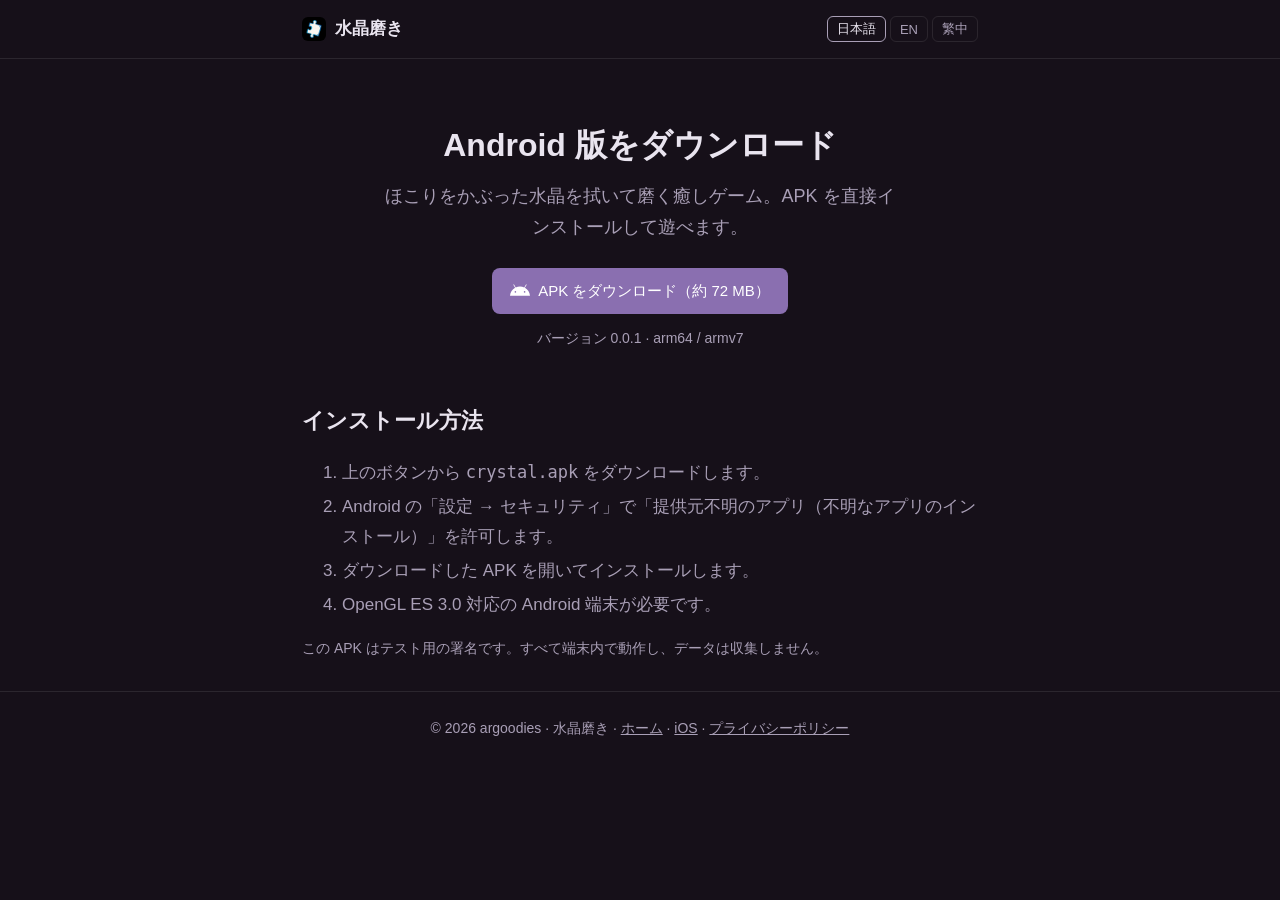
==== android.html @ 5567733d "Pages: make the top-left brand a home link across all pages Co-Authored-By: Claude Opus 4.8 <noreply" ====
<!doctype html>
<html lang="ja" data-lang="ja">
<head>
<meta charset="utf-8">
<meta name="viewport" content="width=device-width,initial-scale=1">
<title>Android ダウンロード · 水晶磨き Crystal Polish 擦水晶</title>
<meta name="description" content="水晶磨き / Crystal Polish / 擦水晶 の Android APK をダウンロード。Download the Android APK. 下載 Android APK。">
<meta property="og:title" content="Android ダウンロード · 水晶磨き / Crystal Polish / 擦水晶">
<meta property="og:type" content="website">
<meta property="og:image" content="https://argoodies.github.io/crystal-puzzle-page/icon.png">
<link rel="icon" href="icon.png">
<link rel="apple-touch-icon" href="icon.png">
<link rel="stylesheet" href="style.css">
</head>
<body>
<header class="site"><div class="wrap bar">
  <a class="brand" href="index.html"><img src="icon.png" alt=""><span class="lang-ja">水晶磨き</span><span class="lang-en">Crystal Polish</span><span class="lang-zh">擦水晶</span></a>
  <span class="langbtns"><button data-lang="ja">日本語</button><button data-lang="en">EN</button><button data-lang="zh">繁中</button></span>
</div></header>

<main class="wrap">
  <section class="hero">
    <h1><span class="lang-ja">Android 版をダウンロード</span><span class="lang-en">Download for Android</span><span class="lang-zh">下載 Android 版</span></h1>
    <p class="tag">
      <span class="lang-ja">ほこりをかぶった水晶を拭いて磨く癒しゲーム。APK を直接インストールして遊べます。</span>
      <span class="lang-en">A relaxing game: wipe the dust off a crystal and polish it. Install the APK directly.</span>
      <span class="lang-zh">擦去灰塵、打磨透亮水晶的癒療遊戲。直接安裝 APK 即可遊玩。</span>
    </p>
    <div class="cta">
      <a class="btn primary" href="https://github.com/argoodies/crystal-puzzle/releases/download/android-v0.0.1/crystal.apk">
        <svg viewBox="0 0 24 24" width="20" height="20" fill="currentColor" style="vertical-align:-4px;margin-right:8px" aria-hidden="true"><path d="M17.523 15.3414c-.5511 0-.9993-.4486-.9993-.9997s.4482-.9993.9993-.9993c.5511 0 .9993.4482.9993.9993.0001.5511-.4482.9997-.9993.9997m-11.046 0c-.5511 0-.9993-.4486-.9993-.9997s.4482-.9993.9993-.9993c.5511 0 .9993.4482.9993.9993 0 .5511-.4483.9997-.9993.9997m11.4045-6.02l1.9973-3.4592a.416.416 0 00-.1521-.5676.416.416 0 00-.5676.1521l-2.0223 3.503C15.5902 8.2439 13.8533 7.8508 12 7.8508s-3.5902.3931-5.1367 1.0989L4.841 5.4467a.4161.4161 0 00-.5676-.1521.4157.4157 0 00-.1521.5676l1.9973 3.4592C2.6889 11.1867.3432 14.6589 0 18.761h24c-.3435-4.1021-2.6892-7.5743-6.1185-9.4396"/></svg><span class="lang-ja">APK をダウンロード（約 72 MB）</span><span class="lang-en">Download APK (~72 MB)</span><span class="lang-zh">下載 APK（約 72 MB）</span>
      </a>
    </div>
    <p class="tag" style="font-size:14px;margin-top:12px">
      <span class="lang-ja">バージョン 0.0.1 · arm64 / armv7</span>
      <span class="lang-en">Version 0.0.1 · arm64 / armv7</span>
      <span class="lang-zh">版本 0.0.1 · arm64 / armv7</span>
    </p>
  </section>

  <section>
    <h2><span class="lang-ja">インストール方法</span><span class="lang-en">How to install</span><span class="lang-zh">安裝方式</span></h2>
    <div class="lang-ja"><ol class="muted">
      <li>上のボタンから <code>crystal.apk</code> をダウンロードします。</li>
      <li>Android の「設定 → セキュリティ」で「提供元不明のアプリ（不明なアプリのインストール）」を許可します。</li>
      <li>ダウンロードした APK を開いてインストールします。</li>
      <li>OpenGL ES 3.0 対応の Android 端末が必要です。</li>
    </ol></div>
    <div class="lang-en"><ol class="muted">
      <li>Tap the button above to download <code>crystal.apk</code>.</li>
      <li>In Android Settings → Security, allow "Install unknown apps" for your browser or file manager.</li>
      <li>Open the downloaded APK and install it.</li>
      <li>Requires an Android device with OpenGL ES 3.0.</li>
    </ol></div>
    <div class="lang-zh"><ol class="muted">
      <li>點上方按鈕下載 <code>crystal.apk</code>。</li>
      <li>在 Android「設定 → 安全性」允許瀏覽器或檔案管理員「安裝未知的應用程式」。</li>
      <li>開啟下載好的 APK 並安裝。</li>
      <li>需要支援 OpenGL ES 3.0 的 Android 裝置。</li>
    </ol></div>
    <p class="muted" style="font-size:14px">
      <span class="lang-ja">この APK はテスト用の署名です。すべて端末内で動作し、データは収集しません。</span>
      <span class="lang-en">This APK is signed with a test key. It runs entirely on your device and collects no data.</span>
      <span class="lang-zh">此 APK 為測試簽名。全程在你的裝置本機運行，不收集任何資料。</span>
    </p>
  </section>
</main>

<footer class="site"><div class="wrap">
  <span class="lang-ja">© 2026 argoodies · 水晶磨き · <a href="index.html">ホーム</a> · <a href="ios.html">iOS</a> · <a href="privacy.html">プライバシーポリシー</a></span>
  <span class="lang-en">© 2026 argoodies · Crystal Polish · <a href="index.html">Home</a> · <a href="ios.html">iOS</a> · <a href="privacy.html">Privacy</a></span>
  <span class="lang-zh">© 2026 argoodies · 擦水晶 · <a href="index.html">首頁</a> · <a href="ios.html">iOS</a> · <a href="privacy.html">隱私權政策</a></span>
</div></footer>
<script src="lang.js"></script>
</body>
</html>
---- style.css ----
:root{
  --bg:#161019; --panel:#1f1726; --ink:#e9e4ef; --muted:#a99fb6;
  --accent:#8a6fb0; --line:rgba(255,255,255,.09);
}
*{box-sizing:border-box}
body{
  margin:0; background:var(--bg); color:var(--ink);
  font-size:17px; line-height:1.75;
  font-family:-apple-system,BlinkMacSystemFont,"Segoe UI","PingFang SC","Noto Sans CJK SC",sans-serif;
}
a{color:var(--ink)}
a:hover{color:#fff}
.wrap{max-width:720px; margin:0 auto; padding:0 22px}

header.site{border-bottom:1px solid var(--line)}
.bar{display:flex; align-items:center; gap:12px; height:58px}
.brand{display:flex; align-items:center; gap:9px; font-weight:600; text-decoration:none; color:var(--ink); cursor:pointer}
.brand img{width:24px; height:24px; border-radius:6px}
nav.links{margin-left:auto; display:flex; gap:16px; font-size:15px}
nav.links a{color:var(--muted); text-decoration:none}
nav.links a:hover{color:var(--ink)}
.langbtns{display:flex; gap:4px; margin-left:auto}
.langbtns button{cursor:pointer; border:1px solid var(--line); background:transparent; color:var(--muted);
  border-radius:6px; padding:3px 9px; font-size:13px}
.langbtns button.active{color:var(--ink); border-color:var(--muted)}

.hero{padding:52px 0 30px; text-align:center}
h1{font-size:32px; margin:.2em 0; font-weight:700}
.tag{color:var(--muted); font-size:18px; max-width:520px; margin:.4em auto 0}
.cta{margin-top:24px; display:flex; gap:10px; justify-content:center; flex-wrap:wrap}
.btn{display:inline-block; padding:10px 18px; border-radius:8px; text-decoration:none; font-size:15px}
.btn.primary{background:var(--accent); color:#fff}
.btn.ghost{border:1px solid var(--line); color:var(--ink)}

section{padding:22px 0}
h2{font-size:22px; margin:0 0 .5em}
h3{font-size:17px; margin:1.3em 0 .2em; color:var(--ink)}
p{margin:.6em 0}
.muted{color:var(--muted)}
ul{padding-left:20px} li{margin:.25em 0}
.feat{list-style:none; padding:0; margin:12px 0}
.feat li{padding:9px 0; border-top:1px solid var(--line); color:var(--muted)}
.feat li b{color:var(--ink); font-weight:600}
.doc{margin:6px 0 34px}
.doc h2{margin-top:.2em}
.date{color:var(--muted); font-size:14px}
footer.site{border-top:1px solid var(--line); padding:24px 0; color:var(--muted); font-size:14px; text-align:center}
footer.site a{color:var(--muted)}
/* 未激活的语言隐藏；激活的语言不加 display 规则 → 保持元素本身的 inline/block */
html:not([data-lang="ja"]) .lang-ja{display:none}
html:not([data-lang="en"]) .lang-en{display:none}
html:not([data-lang="zh"]) .lang-zh{display:none}
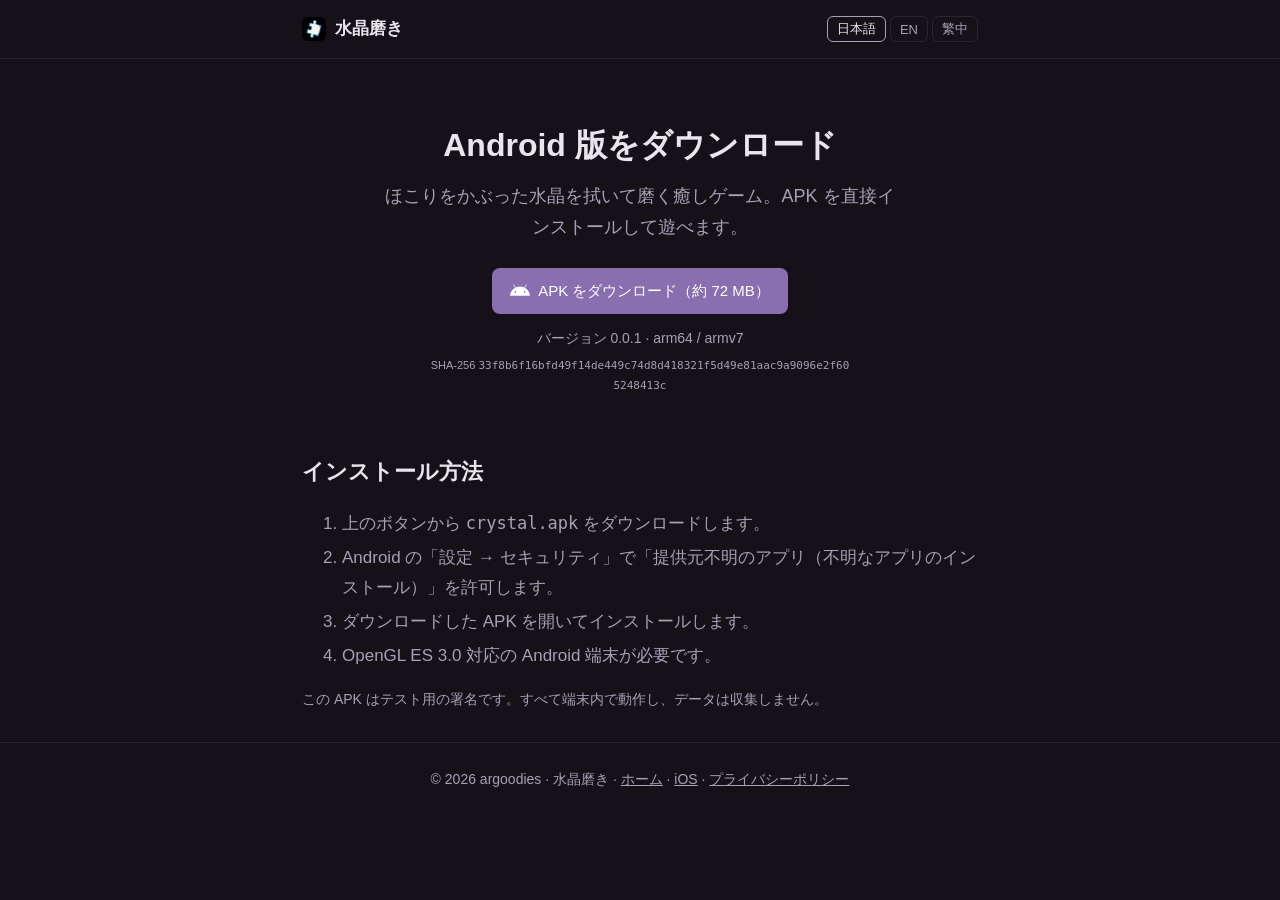
==== commit 612e800d: "Pages: show the APK SHA-256 under the Android download Co-Authored-By: Claude Opus 4.8 <noreply@anth" ====
--- a/android.html
+++ b/android.html
@@ -3,9 +3,9 @@
 <head>
 <meta charset="utf-8">
 <meta name="viewport" content="width=device-width,initial-scale=1">
-<title>Android ダウンロード · 水晶磨き Crystal Polish 擦水晶</title>
-<meta name="description" content="水晶磨き / Crystal Polish / 擦水晶 の Android APK をダウンロード。Download the Android APK. 下載 Android APK。">
-<meta property="og:title" content="Android ダウンロード · 水晶磨き / Crystal Polish / 擦水晶">
+<title>Android ダウンロード · 水晶磨き Crystal Puzzle 擦水晶</title>
+<meta name="description" content="水晶磨き / Crystal Puzzle / 擦水晶 の Android APK をダウンロード。Download the Android APK. 下載 Android APK。">
+<meta property="og:title" content="Android ダウンロード · 水晶磨き / Crystal Puzzle / 擦水晶">
 <meta property="og:type" content="website">
 <meta property="og:image" content="https://argoodies.github.io/crystal-puzzle-page/icon.png">
 <link rel="icon" href="icon.png">
@@ -14,7 +14,7 @@
 </head>
 <body>
 <header class="site"><div class="wrap bar">
-  <a class="brand" href="index.html"><img src="icon.png" alt=""><span class="lang-ja">水晶磨き</span><span class="lang-en">Crystal Polish</span><span class="lang-zh">擦水晶</span></a>
+  <a class="brand" href="index.html"><img src="icon.png" alt=""><span class="lang-ja">水晶磨き</span><span class="lang-en">Crystal Puzzle</span><span class="lang-zh">擦水晶</span></a>
   <span class="langbtns"><button data-lang="ja">日本語</button><button data-lang="en">EN</button><button data-lang="zh">繁中</button></span>
 </div></header>
 
@@ -27,7 +27,7 @@
       <span class="lang-zh">擦去灰塵、打磨透亮水晶的癒療遊戲。直接安裝 APK 即可遊玩。</span>
     </p>
     <div class="cta">
-      <a class="btn primary" href="https://github.com/argoodies/crystal-puzzle/releases/download/android-v0.0.1/crystal.apk">
+      <a class="btn primary" href="crystal.apk">
         <svg viewBox="0 0 24 24" width="20" height="20" fill="currentColor" style="vertical-align:-4px;margin-right:8px" aria-hidden="true"><path d="M17.523 15.3414c-.5511 0-.9993-.4486-.9993-.9997s.4482-.9993.9993-.9993c.5511 0 .9993.4482.9993.9993.0001.5511-.4482.9997-.9993.9997m-11.046 0c-.5511 0-.9993-.4486-.9993-.9997s.4482-.9993.9993-.9993c.5511 0 .9993.4482.9993.9993 0 .5511-.4483.9997-.9993.9997m11.4045-6.02l1.9973-3.4592a.416.416 0 00-.1521-.5676.416.416 0 00-.5676.1521l-2.0223 3.503C15.5902 8.2439 13.8533 7.8508 12 7.8508s-3.5902.3931-5.1367 1.0989L4.841 5.4467a.4161.4161 0 00-.5676-.1521.4157.4157 0 00-.1521.5676l1.9973 3.4592C2.6889 11.1867.3432 14.6589 0 18.761h24c-.3435-4.1021-2.6892-7.5743-6.1185-9.4396"/></svg><span class="lang-ja">APK をダウンロード（約 72 MB）</span><span class="lang-en">Download APK (~72 MB)</span><span class="lang-zh">下載 APK（約 72 MB）</span>
       </a>
     </div>
@@ -35,6 +35,9 @@
       <span class="lang-ja">バージョン 0.0.1 · arm64 / armv7</span>
       <span class="lang-en">Version 0.0.1 · arm64 / armv7</span>
       <span class="lang-zh">版本 0.0.1 · arm64 / armv7</span>
+    </p>
+    <p style="font-size:11px;margin-top:6px;color:var(--muted);word-break:break-all;max-width:420px;margin-left:auto;margin-right:auto">
+      SHA-256 <code>33f8b6f16bfd49f14de449c74d8d418321f5d49e81aac9a9096e2f605248413c</code>
     </p>
   </section>
 
@@ -68,7 +71,7 @@
 
 <footer class="site"><div class="wrap">
   <span class="lang-ja">© 2026 argoodies · 水晶磨き · <a href="index.html">ホーム</a> · <a href="ios.html">iOS</a> · <a href="privacy.html">プライバシーポリシー</a></span>
-  <span class="lang-en">© 2026 argoodies · Crystal Polish · <a href="index.html">Home</a> · <a href="ios.html">iOS</a> · <a href="privacy.html">Privacy</a></span>
+  <span class="lang-en">© 2026 argoodies · Crystal Puzzle · <a href="index.html">Home</a> · <a href="ios.html">iOS</a> · <a href="privacy.html">Privacy</a></span>
   <span class="lang-zh">© 2026 argoodies · 擦水晶 · <a href="index.html">首頁</a> · <a href="ios.html">iOS</a> · <a href="privacy.html">隱私權政策</a></span>
 </div></footer>
 <script src="lang.js"></script>
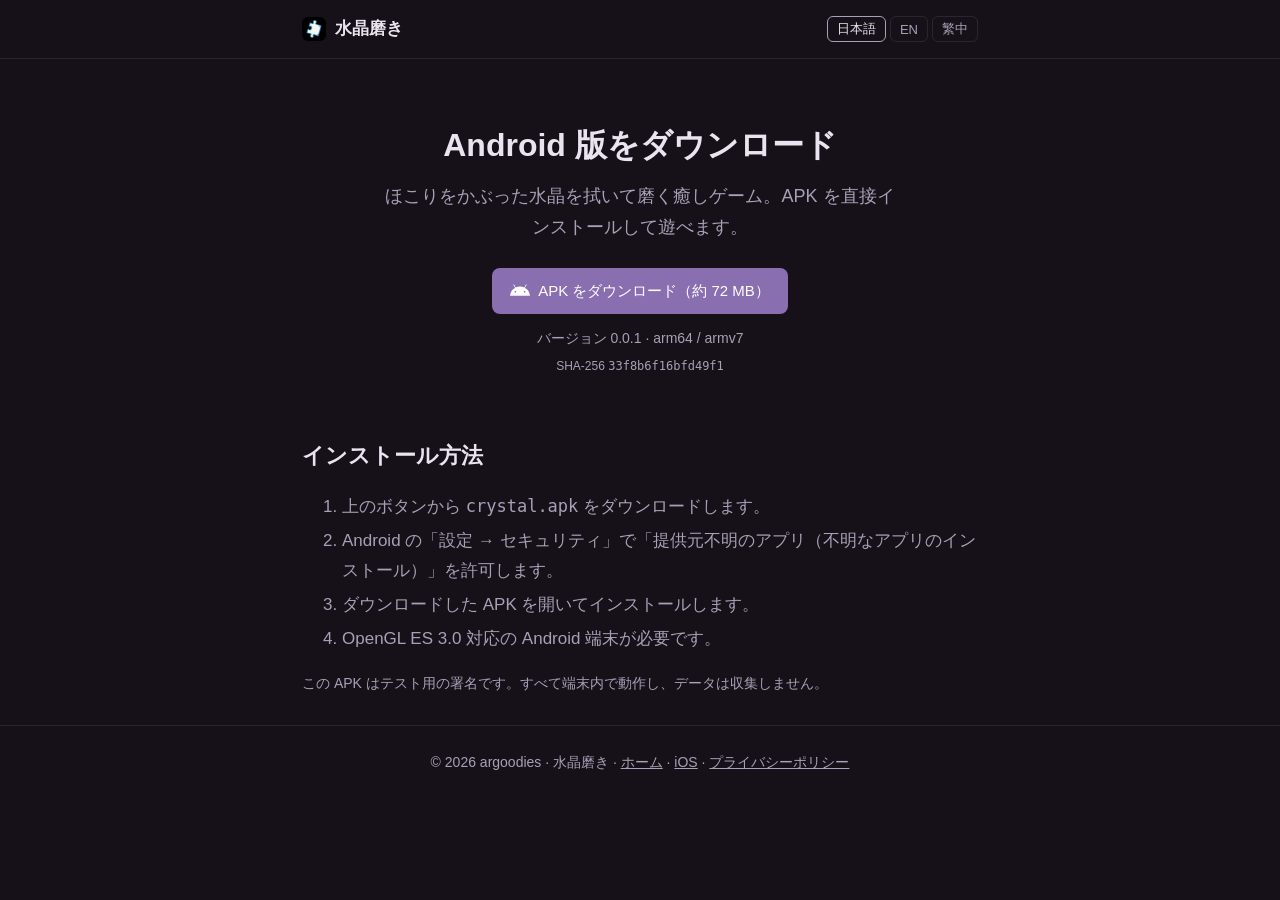
==== commit 85f65694: "Pages: point Android download to a fresh release URL (android-0.0.1-r2) Avoids stale CDN copies; dro" ====
--- a/android.html
+++ b/android.html
@@ -27,7 +27,7 @@
       <span class="lang-zh">擦去灰塵、打磨透亮水晶的癒療遊戲。直接安裝 APK 即可遊玩。</span>
     </p>
     <div class="cta">
-      <a class="btn primary" href="crystal.apk">
+      <a class="btn primary" href="https://github.com/argoodies/crystal-puzzle/releases/download/android-0.0.1-r2/crystal.apk">
         <svg viewBox="0 0 24 24" width="20" height="20" fill="currentColor" style="vertical-align:-4px;margin-right:8px" aria-hidden="true"><path d="M17.523 15.3414c-.5511 0-.9993-.4486-.9993-.9997s.4482-.9993.9993-.9993c.5511 0 .9993.4482.9993.9993.0001.5511-.4482.9997-.9993.9997m-11.046 0c-.5511 0-.9993-.4486-.9993-.9997s.4482-.9993.9993-.9993c.5511 0 .9993.4482.9993.9993 0 .5511-.4483.9997-.9993.9997m11.4045-6.02l1.9973-3.4592a.416.416 0 00-.1521-.5676.416.416 0 00-.5676.1521l-2.0223 3.503C15.5902 8.2439 13.8533 7.8508 12 7.8508s-3.5902.3931-5.1367 1.0989L4.841 5.4467a.4161.4161 0 00-.5676-.1521.4157.4157 0 00-.1521.5676l1.9973 3.4592C2.6889 11.1867.3432 14.6589 0 18.761h24c-.3435-4.1021-2.6892-7.5743-6.1185-9.4396"/></svg><span class="lang-ja">APK をダウンロード（約 72 MB）</span><span class="lang-en">Download APK (~72 MB)</span><span class="lang-zh">下載 APK（約 72 MB）</span>
       </a>
     </div>
@@ -36,8 +36,8 @@
       <span class="lang-en">Version 0.0.1 · arm64 / armv7</span>
       <span class="lang-zh">版本 0.0.1 · arm64 / armv7</span>
     </p>
-    <p style="font-size:11px;margin-top:6px;color:var(--muted);word-break:break-all;max-width:420px;margin-left:auto;margin-right:auto">
-      SHA-256 <code>33f8b6f16bfd49f14de449c74d8d418321f5d49e81aac9a9096e2f605248413c</code>
+    <p style="font-size:12px;margin-top:6px;color:var(--muted)">
+      SHA-256 <code>33f8b6f16bfd49f1</code>
     </p>
   </section>
 
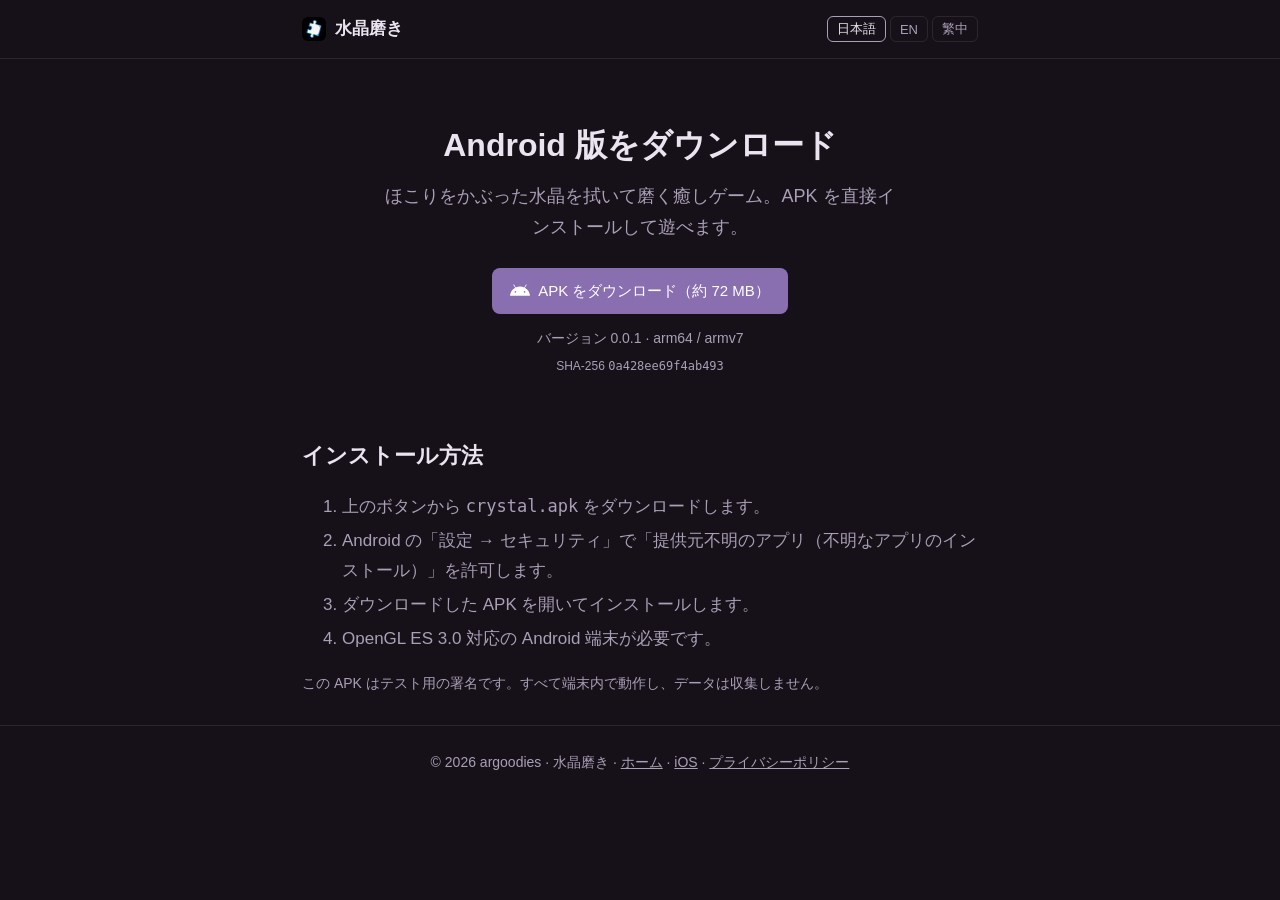
==== commit 7ee1dc28: "Pages: point Android download to r3 (rounded icon) and update hash Co-Authored-By: Claude Opus 4.8 <" ====
--- a/android.html
+++ b/android.html
@@ -27,7 +27,7 @@
       <span class="lang-zh">擦去灰塵、打磨透亮水晶的癒療遊戲。直接安裝 APK 即可遊玩。</span>
     </p>
     <div class="cta">
-      <a class="btn primary" href="https://github.com/argoodies/crystal-puzzle/releases/download/android-0.0.1-r2/crystal.apk">
+      <a class="btn primary" href="https://github.com/argoodies/crystal-puzzle/releases/download/android-0.0.1-r3/crystal.apk">
         <svg viewBox="0 0 24 24" width="20" height="20" fill="currentColor" style="vertical-align:-4px;margin-right:8px" aria-hidden="true"><path d="M17.523 15.3414c-.5511 0-.9993-.4486-.9993-.9997s.4482-.9993.9993-.9993c.5511 0 .9993.4482.9993.9993.0001.5511-.4482.9997-.9993.9997m-11.046 0c-.5511 0-.9993-.4486-.9993-.9997s.4482-.9993.9993-.9993c.5511 0 .9993.4482.9993.9993 0 .5511-.4483.9997-.9993.9997m11.4045-6.02l1.9973-3.4592a.416.416 0 00-.1521-.5676.416.416 0 00-.5676.1521l-2.0223 3.503C15.5902 8.2439 13.8533 7.8508 12 7.8508s-3.5902.3931-5.1367 1.0989L4.841 5.4467a.4161.4161 0 00-.5676-.1521.4157.4157 0 00-.1521.5676l1.9973 3.4592C2.6889 11.1867.3432 14.6589 0 18.761h24c-.3435-4.1021-2.6892-7.5743-6.1185-9.4396"/></svg><span class="lang-ja">APK をダウンロード（約 72 MB）</span><span class="lang-en">Download APK (~72 MB)</span><span class="lang-zh">下載 APK（約 72 MB）</span>
       </a>
     </div>
@@ -37,7 +37,7 @@
       <span class="lang-zh">版本 0.0.1 · arm64 / armv7</span>
     </p>
     <p style="font-size:12px;margin-top:6px;color:var(--muted)">
-      SHA-256 <code>33f8b6f16bfd49f1</code>
+      SHA-256 <code>0a428ee69f4ab493</code>
     </p>
   </section>
 
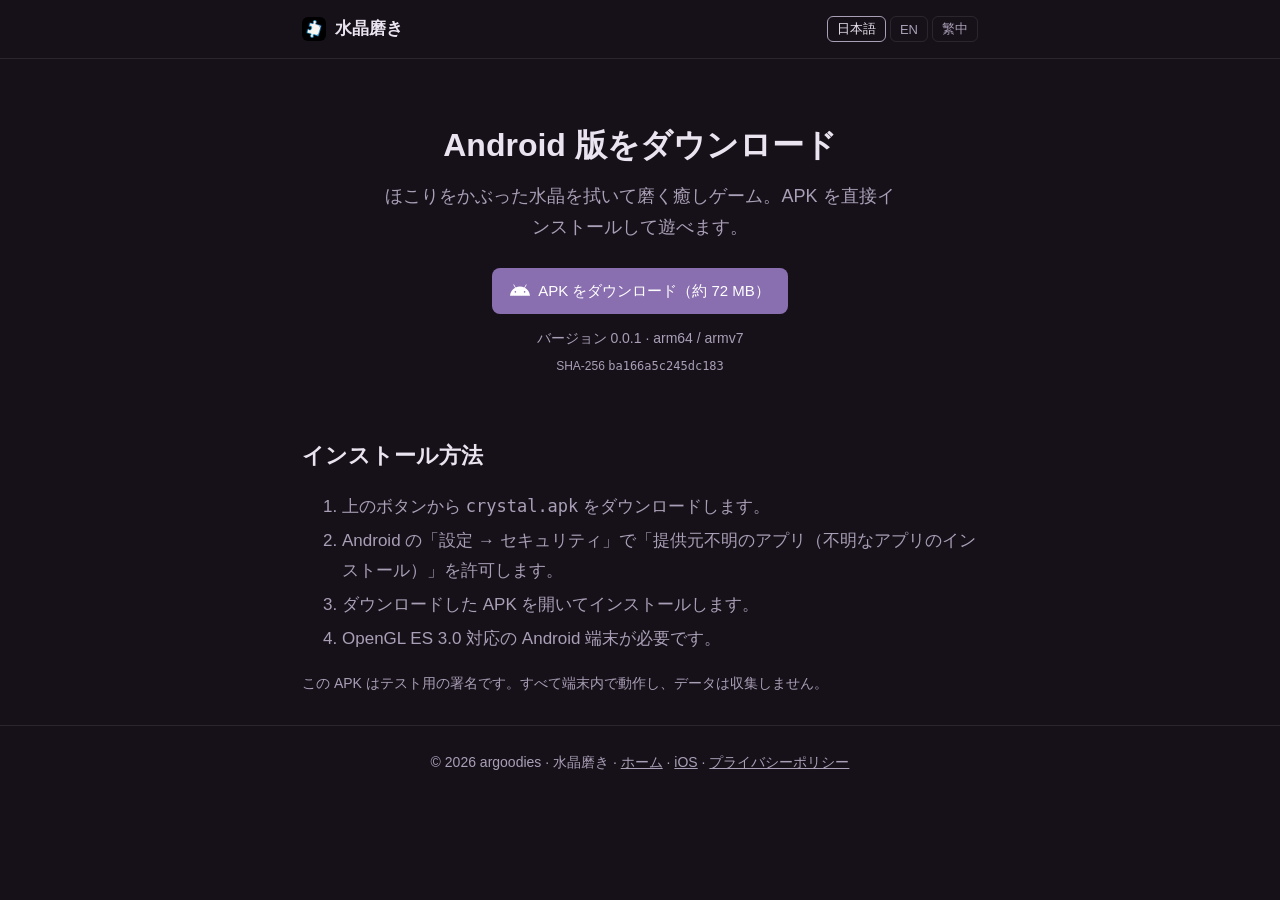
==== commit f5700880: "Pages: point Android download to r4 (solid splash bg) and update hash Co-Authored-By: Claude Opus 4." ====
--- a/android.html
+++ b/android.html
@@ -27,7 +27,7 @@
       <span class="lang-zh">擦去灰塵、打磨透亮水晶的癒療遊戲。直接安裝 APK 即可遊玩。</span>
     </p>
     <div class="cta">
-      <a class="btn primary" href="https://github.com/argoodies/crystal-puzzle/releases/download/android-0.0.1-r3/crystal.apk">
+      <a class="btn primary" href="https://github.com/argoodies/crystal-puzzle/releases/download/android-0.0.1-r4/crystal.apk">
         <svg viewBox="0 0 24 24" width="20" height="20" fill="currentColor" style="vertical-align:-4px;margin-right:8px" aria-hidden="true"><path d="M17.523 15.3414c-.5511 0-.9993-.4486-.9993-.9997s.4482-.9993.9993-.9993c.5511 0 .9993.4482.9993.9993.0001.5511-.4482.9997-.9993.9997m-11.046 0c-.5511 0-.9993-.4486-.9993-.9997s.4482-.9993.9993-.9993c.5511 0 .9993.4482.9993.9993 0 .5511-.4483.9997-.9993.9997m11.4045-6.02l1.9973-3.4592a.416.416 0 00-.1521-.5676.416.416 0 00-.5676.1521l-2.0223 3.503C15.5902 8.2439 13.8533 7.8508 12 7.8508s-3.5902.3931-5.1367 1.0989L4.841 5.4467a.4161.4161 0 00-.5676-.1521.4157.4157 0 00-.1521.5676l1.9973 3.4592C2.6889 11.1867.3432 14.6589 0 18.761h24c-.3435-4.1021-2.6892-7.5743-6.1185-9.4396"/></svg><span class="lang-ja">APK をダウンロード（約 72 MB）</span><span class="lang-en">Download APK (~72 MB)</span><span class="lang-zh">下載 APK（約 72 MB）</span>
       </a>
     </div>
@@ -37,7 +37,7 @@
       <span class="lang-zh">版本 0.0.1 · arm64 / armv7</span>
     </p>
     <p style="font-size:12px;margin-top:6px;color:var(--muted)">
-      SHA-256 <code>0a428ee69f4ab493</code>
+      SHA-256 <code>ba166a5c245dc183</code>
     </p>
   </section>
 
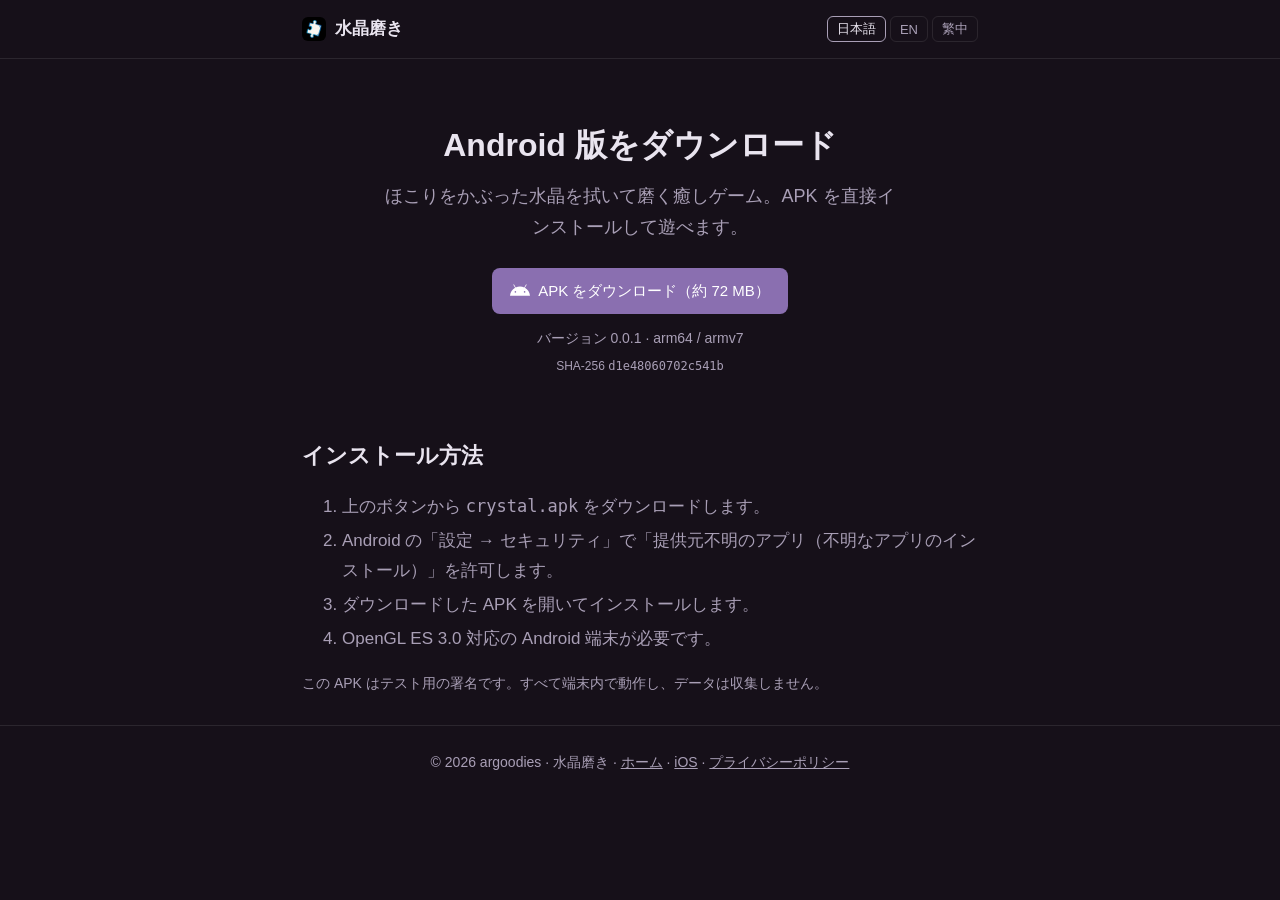
==== commit 4e8f2c75: "Pages: Android download -> r7 (splash fix) Co-Authored-By: Claude Opus 4.8 <noreply@anthropic.com>" ====
--- a/android.html
+++ b/android.html
@@ -27,7 +27,7 @@
       <span class="lang-zh">擦去灰塵、打磨透亮水晶的癒療遊戲。直接安裝 APK 即可遊玩。</span>
     </p>
     <div class="cta">
-      <a class="btn primary" href="https://github.com/argoodies/crystal-puzzle/releases/download/android-0.0.1-r4/crystal.apk">
+      <a class="btn primary" href="https://github.com/argoodies/crystal-puzzle/releases/download/android-0.0.1-r7/crystal.apk">
         <svg viewBox="0 0 24 24" width="20" height="20" fill="currentColor" style="vertical-align:-4px;margin-right:8px" aria-hidden="true"><path d="M17.523 15.3414c-.5511 0-.9993-.4486-.9993-.9997s.4482-.9993.9993-.9993c.5511 0 .9993.4482.9993.9993.0001.5511-.4482.9997-.9993.9997m-11.046 0c-.5511 0-.9993-.4486-.9993-.9997s.4482-.9993.9993-.9993c.5511 0 .9993.4482.9993.9993 0 .5511-.4483.9997-.9993.9997m11.4045-6.02l1.9973-3.4592a.416.416 0 00-.1521-.5676.416.416 0 00-.5676.1521l-2.0223 3.503C15.5902 8.2439 13.8533 7.8508 12 7.8508s-3.5902.3931-5.1367 1.0989L4.841 5.4467a.4161.4161 0 00-.5676-.1521.4157.4157 0 00-.1521.5676l1.9973 3.4592C2.6889 11.1867.3432 14.6589 0 18.761h24c-.3435-4.1021-2.6892-7.5743-6.1185-9.4396"/></svg><span class="lang-ja">APK をダウンロード（約 72 MB）</span><span class="lang-en">Download APK (~72 MB)</span><span class="lang-zh">下載 APK（約 72 MB）</span>
       </a>
     </div>
@@ -37,7 +37,7 @@
       <span class="lang-zh">版本 0.0.1 · arm64 / armv7</span>
     </p>
     <p style="font-size:12px;margin-top:6px;color:var(--muted)">
-      SHA-256 <code>ba166a5c245dc183</code>
+      SHA-256 <code>d1e48060702c541b</code>
     </p>
   </section>
 
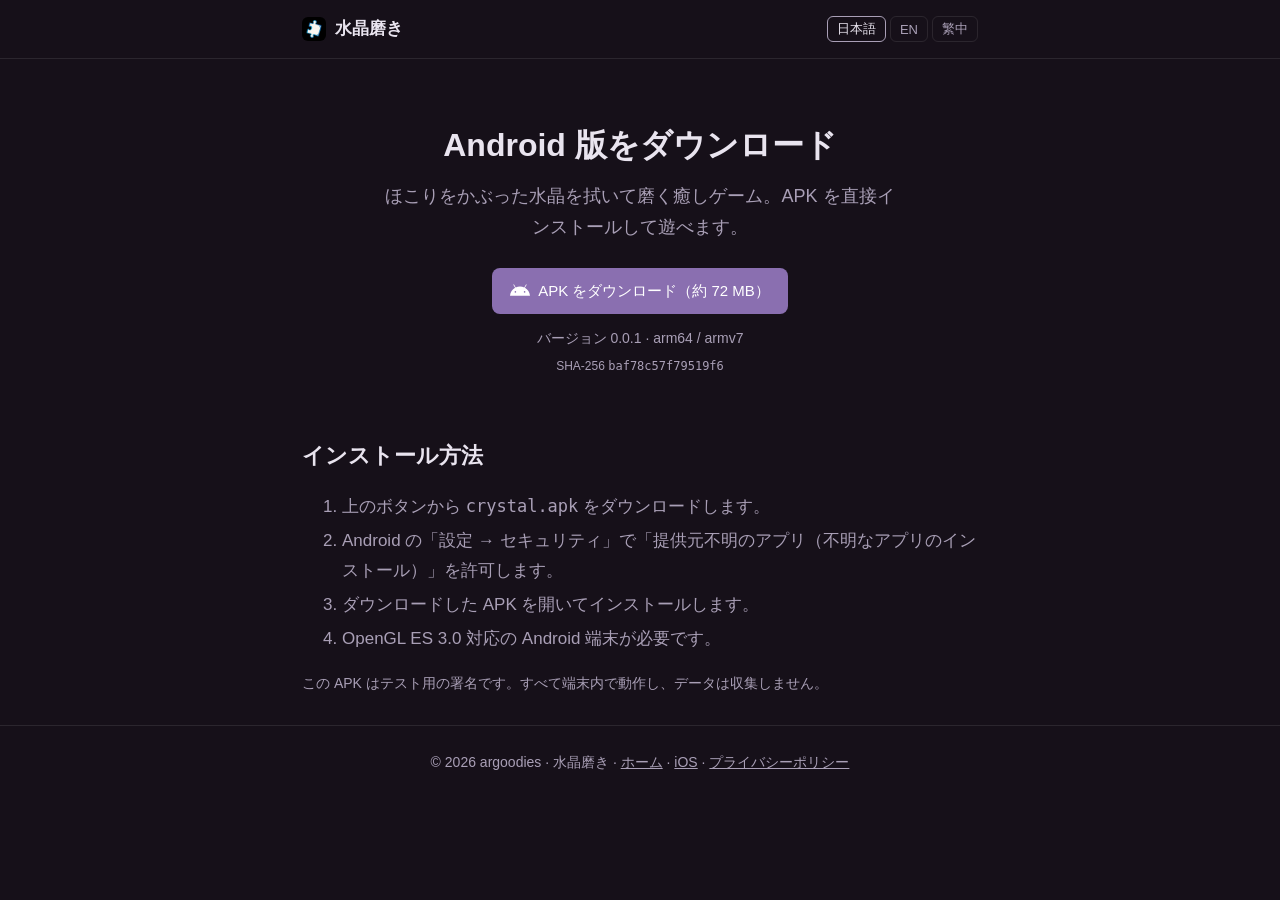
==== commit 61506c95: "Pages: Android download -> r8 Co-Authored-By: Claude Opus 4.8 <noreply@anthropic.com>" ====
--- a/android.html
+++ b/android.html
@@ -27,7 +27,7 @@
       <span class="lang-zh">擦去灰塵、打磨透亮水晶的癒療遊戲。直接安裝 APK 即可遊玩。</span>
     </p>
     <div class="cta">
-      <a class="btn primary" href="https://github.com/argoodies/crystal-puzzle/releases/download/android-0.0.1-r7/crystal.apk">
+      <a class="btn primary" href="https://github.com/argoodies/crystal-puzzle/releases/download/android-0.0.1-r8/crystal.apk">
         <svg viewBox="0 0 24 24" width="20" height="20" fill="currentColor" style="vertical-align:-4px;margin-right:8px" aria-hidden="true"><path d="M17.523 15.3414c-.5511 0-.9993-.4486-.9993-.9997s.4482-.9993.9993-.9993c.5511 0 .9993.4482.9993.9993.0001.5511-.4482.9997-.9993.9997m-11.046 0c-.5511 0-.9993-.4486-.9993-.9997s.4482-.9993.9993-.9993c.5511 0 .9993.4482.9993.9993 0 .5511-.4483.9997-.9993.9997m11.4045-6.02l1.9973-3.4592a.416.416 0 00-.1521-.5676.416.416 0 00-.5676.1521l-2.0223 3.503C15.5902 8.2439 13.8533 7.8508 12 7.8508s-3.5902.3931-5.1367 1.0989L4.841 5.4467a.4161.4161 0 00-.5676-.1521.4157.4157 0 00-.1521.5676l1.9973 3.4592C2.6889 11.1867.3432 14.6589 0 18.761h24c-.3435-4.1021-2.6892-7.5743-6.1185-9.4396"/></svg><span class="lang-ja">APK をダウンロード（約 72 MB）</span><span class="lang-en">Download APK (~72 MB)</span><span class="lang-zh">下載 APK（約 72 MB）</span>
       </a>
     </div>
@@ -37,7 +37,7 @@
       <span class="lang-zh">版本 0.0.1 · arm64 / armv7</span>
     </p>
     <p style="font-size:12px;margin-top:6px;color:var(--muted)">
-      SHA-256 <code>d1e48060702c541b</code>
+      SHA-256 <code>baf78c57f79519f6</code>
     </p>
   </section>
 
